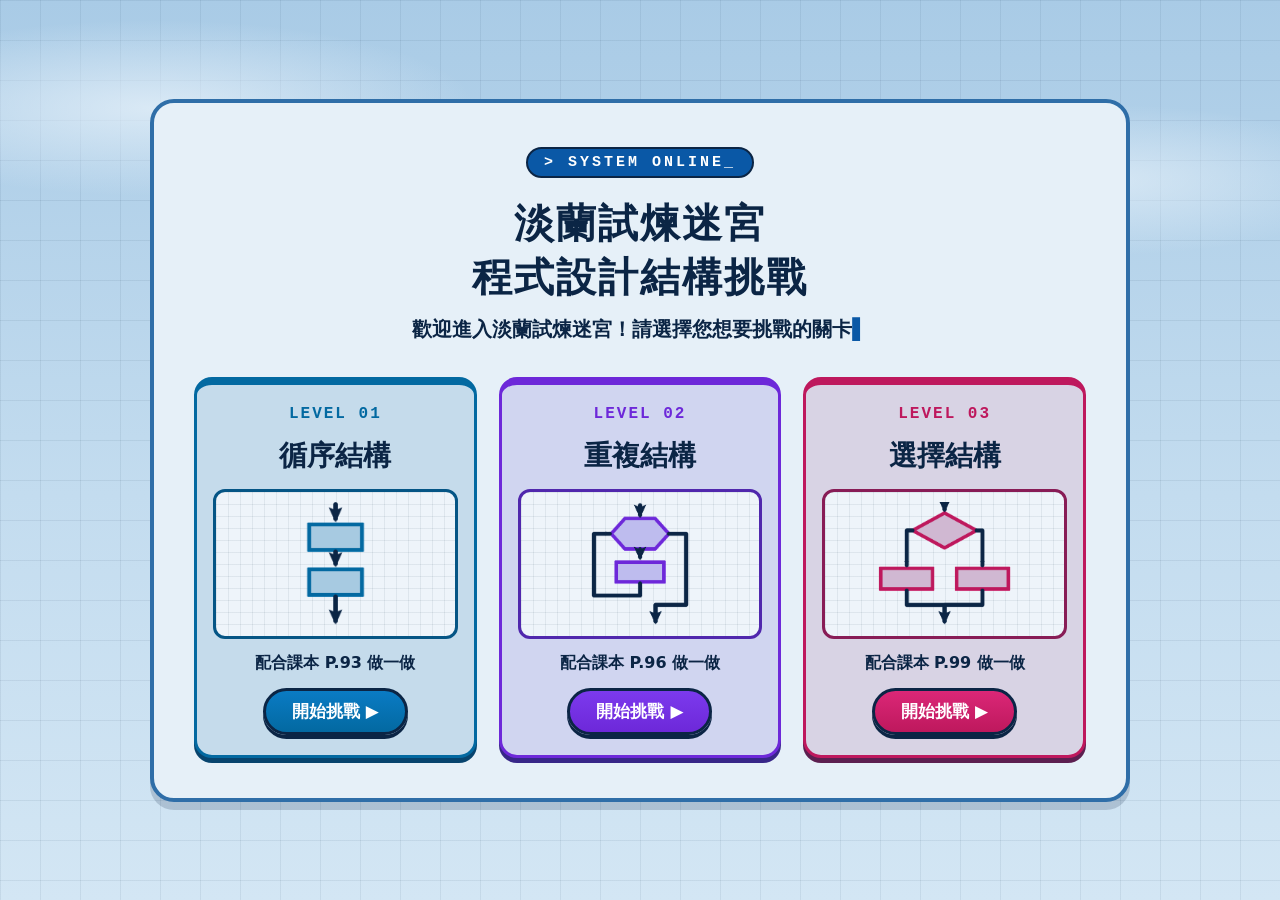
==== index.html @ 0ef5ad40 "封面與第一關投影版" ====
<!DOCTYPE html>
<html lang="zh-TW">
<head>
<meta charset="UTF-8">
<meta name="viewport" content="width=device-width, initial-scale=1.0">
<title>淡蘭試煉迷宮：結構挑戰</title>
<style>
  :root{
    --cyan:#0369a1; --pink:#be185d; --lime:#15803d; --violet:#6d28d9;
    --text:#0b2545; --muted:#1f3b5c; --edge:#2f6ea8;
  }
  *{box-sizing:border-box}
  body{
    margin:0; min-height:100vh; display:flex; justify-content:center; align-items:center;
    font-family:'Noto Sans TC','微軟正黑體','Microsoft JhengHei',system-ui,sans-serif;
    color:var(--text); overflow-x:hidden; padding:24px; font-weight:500;
    background-color:#c3dcef;
    background-image:
      radial-gradient(ellipse 36% 14% at 12% 12%, rgba(232,242,250,.75), transparent 70%),
      radial-gradient(ellipse 30% 12% at 86% 20%, rgba(232,242,250,.65), transparent 70%),
      linear-gradient(rgba(11,37,69,.07) 1px, transparent 1px),
      linear-gradient(90deg, rgba(11,37,69,.07) 1px, transparent 1px),
      linear-gradient(180deg,#a9cbe6 0%,#c3dcef 55%,#d3e6f4 100%);
    background-size:auto,auto,40px 40px,40px 40px,auto;
    background-attachment:fixed;
  }
  .container{
    position:relative; width:100%; max-width:980px; padding:44px 40px 40px;
    background:#e6f0f8; border:4px solid var(--edge); border-radius:24px; text-align:center;
    box-shadow:0 8px 0 rgba(11,37,69,.18);
  }
  .tag{
    display:inline-block; font-family:Consolas,'Courier New',monospace; font-size:15px; letter-spacing:3px;
    font-weight:700; color:#fff; background:#0a58a6; border:2px solid #0b2545;
    padding:5px 16px; border-radius:999px; margin-bottom:18px;
  }
  h1{ margin:0 0 12px; font-size:40px; font-weight:900; letter-spacing:2px; line-height:1.35; color:#0b2545; }
  .subtitle{color:var(--text); font-size:20px; font-weight:700; margin:0 0 34px}
  .subtitle .cursor{color:#0a58a6; animation:blink 1s steps(1) infinite}
  @keyframes blink{50%{opacity:0}}

  .activity-list{list-style:none; padding:0; margin:0; display:grid; grid-template-columns:repeat(3,1fr); gap:22px}
  .activity-list li{--c:var(--cyan); --g1:#0a7bc4}
  .activity-list li:nth-child(2){--c:var(--violet); --g1:#7c3aed}
  .activity-list li:nth-child(3){--c:var(--pink); --g1:#db2777}
  .activity-list a{
    height:100%; display:flex; flex-direction:column; align-items:center; gap:14px;
    padding:20px 16px 20px; text-decoration:none; color:var(--text);
    background:color-mix(in srgb,var(--c) 10%,#dbe8f3);
    border:3px solid var(--c); border-top-width:8px; border-radius:18px;
    box-shadow:0 5px 0 color-mix(in srgb,var(--c) 45%,#0b2545);
    transition:transform .2s, box-shadow .2s;
  }
  .activity-list a:hover,.activity-list a:focus-visible{
    transform:translateY(-4px); outline:3px solid #0b2545; outline-offset:2px;
    box-shadow:0 9px 0 color-mix(in srgb,var(--c) 45%,#0b2545);
  }
  .level{ font-family:Consolas,'Courier New',monospace; font-size:16px; font-weight:700; letter-spacing:2px; color:var(--c); }
  .name{font-size:28px; font-weight:900; color:var(--text)}
  .page{font-size:16px; font-weight:700; color:var(--text)}
  .chart{
    width:100%; height:150px; display:flex; align-items:center; justify-content:center;
    background:#eef4fa; border-radius:12px; padding:10px;
    border:3px solid color-mix(in srgb,var(--c) 70%,#0b2545);
    background-image:linear-gradient(rgba(11,37,69,.07) 1px,transparent 1px),linear-gradient(90deg,rgba(11,37,69,.07) 1px,transparent 1px);
    background-size:12px 12px;
  }
  .chart img{max-height:100%; max-width:100%; object-fit:contain}
  .go{
    margin-top:auto; font-size:17px; font-weight:900; padding:9px 26px; border-radius:999px;
    color:#fff; background:linear-gradient(180deg,var(--g1),var(--c)); border:3px solid #0b2545;
    box-shadow:0 4px 0 #0b2545;
  }
  @media (max-width:820px){
    .activity-list{grid-template-columns:1fr; max-width:420px; margin:0 auto}
    h1{font-size:30px}
  }
  @media (max-width:520px){
    .container{padding:32px 16px 22px}
    h1{font-size:25px}
    .subtitle{font-size:16px}
  }
  @media (prefers-reduced-motion:reduce){
    .subtitle .cursor{animation:none}
    .activity-list a{transition:none}
  }
</style>
</head>
<body>
  <main class="container">
    <div class="tag">&gt; SYSTEM ONLINE_</div>
    <h1>淡蘭試煉迷宮<br>程式設計結構挑戰</h1>
    <p class="subtitle">歡迎進入淡蘭試煉迷宮！請選擇您想要挑戰的關卡<span class="cursor">▌</span></p>

    <ul class="activity-list">
      <li>
        <a href="P01.html">
          <span class="level">LEVEL 01</span>
          <span class="name">循序結構</span>
          <span class="chart"><img src="[data-uri]" alt="循序結構流程圖"></span>
          <span class="page">配合課本 P.93 做一做</span>
          <span class="go">開始挑戰 ▶</span>
        </a>
      </li>
      <li>
        <a href="P02.html">
          <span class="level">LEVEL 02</span>
          <span class="name">重複結構</span>
          <span class="chart"><img src="[data-uri]" alt="重複結構流程圖"></span>
          <span class="page">配合課本 P.96 做一做</span>
          <span class="go">開始挑戰 ▶</span>
        </a>
      </li>
      <li>
        <a href="P03.html">
          <span class="level">LEVEL 03</span>
          <span class="name">選擇結構</span>
          <span class="chart"><img src="[data-uri]" alt="選擇結構流程圖"></span>
          <span class="page">配合課本 P.99 做一做</span>
          <span class="go">開始挑戰 ▶</span>
        </a>
      </li>
    </ul>
  </main>
</body>
</html>
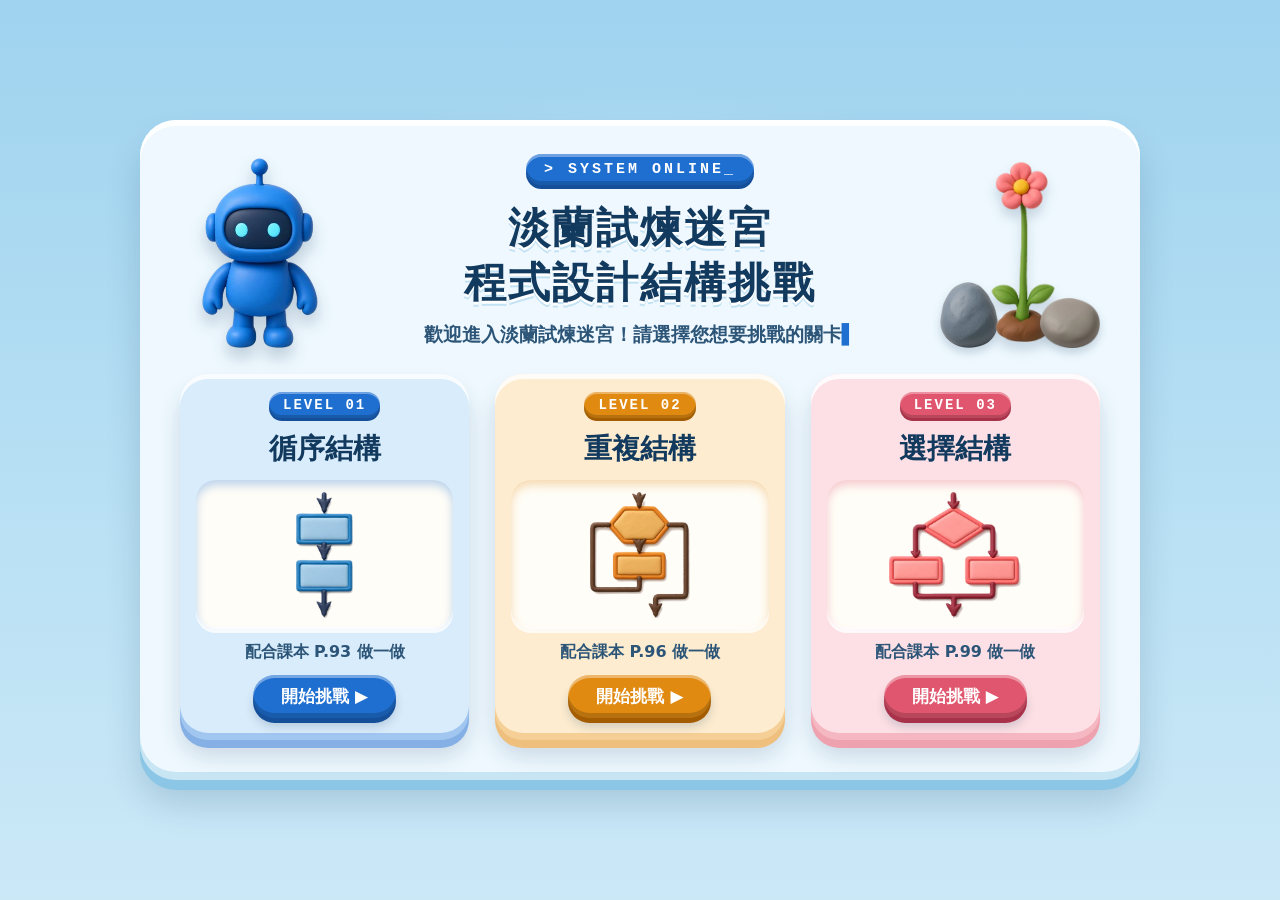
==== commit 49ff76a9: "Cover: clay style with clay flowcharts" ====
--- a/index.html
+++ b/index.html
@@ -5,99 +5,158 @@
 <meta name="viewport" content="width=device-width, initial-scale=1.0">
 <title>淡蘭試煉迷宮：結構挑戰</title>
 <style>
+  /* Cover — 3D clay (plasticine) style, matches P02 clay.css */
   :root{
-    --cyan:#0369a1; --pink:#be185d; --lime:#15803d; --violet:#6d28d9;
-    --text:#0b2545; --muted:#1f3b5c; --edge:#2f6ea8;
+    --ink:#123a5e; --muted:#2c5578;
+    --c1:#1f6fd1; --c1d:#154f99; --c1l:#d9ecfb;
+    --c2:#e08a12; --c2d:#a35c00; --c2l:#fdeccf;
+    --c3:#e0566f; --c3d:#a8324a; --c3l:#fde0e5;
   }
   *{box-sizing:border-box}
   body{
     margin:0; min-height:100vh; display:flex; justify-content:center; align-items:center;
     font-family:'Noto Sans TC','微軟正黑體','Microsoft JhengHei',system-ui,sans-serif;
-    color:var(--text); overflow-x:hidden; padding:24px; font-weight:500;
-    background-color:#c3dcef;
+    color:var(--ink); overflow-x:hidden; padding:24px; font-weight:500;
+    background-color:#b5def3;
     background-image:
-      radial-gradient(ellipse 36% 14% at 12% 12%, rgba(232,242,250,.75), transparent 70%),
-      radial-gradient(ellipse 30% 12% at 86% 20%, rgba(232,242,250,.65), transparent 70%),
-      linear-gradient(rgba(11,37,69,.07) 1px, transparent 1px),
-      linear-gradient(90deg, rgba(11,37,69,.07) 1px, transparent 1px),
-      linear-gradient(180deg,#a9cbe6 0%,#c3dcef 55%,#d3e6f4 100%);
-    background-size:auto,auto,40px 40px,40px 40px,auto;
+      radial-gradient(ellipse 55% 40% at 50% 38%, rgba(255,255,255,.45), transparent 70%),
+      linear-gradient(180deg,#9fd3ef 0%,#b8e0f4 55%,#cbe8f7 100%);
     background-attachment:fixed;
   }
   .container{
-    position:relative; width:100%; max-width:980px; padding:44px 40px 40px;
-    background:#e6f0f8; border:4px solid var(--edge); border-radius:24px; text-align:center;
-    box-shadow:0 8px 0 rgba(11,37,69,.18);
+    position:relative; width:100%; max-width:1000px; padding:34px 40px 40px;
+    background:#eef8fe; border-radius:36px; text-align:center;
+    box-shadow:
+      inset 0 6px 0 rgba(255,255,255,.95),
+      inset 0 -8px 0 rgba(63,159,210,.22),
+      0 10px 0 #8cc6e6,
+      0 22px 34px rgba(18,58,94,.18);
   }
+  /* hero */
+  .hero{display:grid; grid-template-columns:160px 1fr 160px; align-items:end; gap:10px; margin-bottom:26px}
+  .hero-art{position:relative; height:190px}
+  .mascot{position:absolute; left:50%; bottom:0; height:100%; width:auto; transform:translateX(-50%);
+    filter:drop-shadow(0 10px 8px rgba(18,58,94,.22)); animation:bob 2.6s ease-in-out infinite}
+  .garden .flower{position:absolute; left:52%; bottom:6px; height:180px; transform:translateX(-50%);
+    filter:drop-shadow(0 8px 6px rgba(18,58,94,.18)); transform-origin:50% 100%; animation:sway 3.4s ease-in-out infinite}
+  .garden .rock{position:absolute; bottom:0; filter:drop-shadow(0 5px 4px rgba(18,58,94,.2))}
+  .garden .rock.r1{width:58px; left:0}
+  .garden .rock.r2{width:60px; right:0}
+  .hero-art::after{content:""; position:absolute; left:8%; right:8%; bottom:-8px; height:16px; border-radius:50%;
+    background:radial-gradient(ellipse at center, rgba(35,108,158,.28), transparent 70%); z-index:-1}
+  @keyframes bob{0%,100%{transform:translateX(-50%) translateY(0)}50%{transform:translateX(-50%) translateY(-8px)}}
+  @keyframes sway{0%,100%{transform:translateX(-50%) rotate(-2deg)}50%{transform:translateX(-50%) rotate(2.5deg)}}
+
   .tag{
     display:inline-block; font-family:Consolas,'Courier New',monospace; font-size:15px; letter-spacing:3px;
-    font-weight:700; color:#fff; background:#0a58a6; border:2px solid #0b2545;
-    padding:5px 16px; border-radius:999px; margin-bottom:18px;
+    font-weight:700; color:#fff; background:var(--c1); border:none;
+    padding:7px 18px; border-radius:999px; margin-bottom:16px;
+    box-shadow:inset 0 3px 0 rgba(255,255,255,.35), inset 0 -4px 0 rgba(0,0,0,.18), 0 4px 0 var(--c1d);
   }
-  h1{ margin:0 0 12px; font-size:40px; font-weight:900; letter-spacing:2px; line-height:1.35; color:#0b2545; }
-  .subtitle{color:var(--text); font-size:20px; font-weight:700; margin:0 0 34px}
-  .subtitle .cursor{color:#0a58a6; animation:blink 1s steps(1) infinite}
+  h1{ margin:0 0 12px; font-size:42px; font-weight:900; letter-spacing:2px; line-height:1.3; color:var(--ink);
+    text-shadow:0 3px 0 #fff, 0 5px 0 rgba(63,159,210,.25); }
+  .subtitle{color:var(--muted); font-size:19px; font-weight:700; margin:0}
+  .subtitle .cursor{color:var(--c1); animation:blink 1s steps(1) infinite}
   @keyframes blink{50%{opacity:0}}
 
-  .activity-list{list-style:none; padding:0; margin:0; display:grid; grid-template-columns:repeat(3,1fr); gap:22px}
-  .activity-list li{--c:var(--cyan); --g1:#0a7bc4}
-  .activity-list li:nth-child(2){--c:var(--violet); --g1:#7c3aed}
-  .activity-list li:nth-child(3){--c:var(--pink); --g1:#db2777}
+  /* level cards: puffy clay slabs */
+  .activity-list{list-style:none; padding:0; margin:0; display:grid; grid-template-columns:repeat(3,1fr); gap:26px}
+  .activity-list li{--c:var(--c1); --cd:var(--c1d); --cl:var(--c1l)}
+  .activity-list li:nth-child(2){--c:var(--c2); --cd:var(--c2d); --cl:var(--c2l)}
+  .activity-list li:nth-child(3){--c:var(--c3); --cd:var(--c3d); --cl:var(--c3l)}
   .activity-list a{
-    height:100%; display:flex; flex-direction:column; align-items:center; gap:14px;
-    padding:20px 16px 20px; text-decoration:none; color:var(--text);
-    background:color-mix(in srgb,var(--c) 10%,#dbe8f3);
-    border:3px solid var(--c); border-top-width:8px; border-radius:18px;
-    box-shadow:0 5px 0 color-mix(in srgb,var(--c) 45%,#0b2545);
+    height:100%; display:flex; flex-direction:column; align-items:center; gap:12px;
+    padding:18px 16px 22px; text-decoration:none; color:var(--ink);
+    background:var(--cl); border:none; border-radius:28px;
+    box-shadow:
+      inset 0 5px 0 rgba(255,255,255,.85),
+      inset 0 -7px 0 color-mix(in srgb,var(--c) 30%,transparent),
+      0 8px 0 color-mix(in srgb,var(--c) 55%,#fff),
+      0 16px 22px rgba(18,58,94,.16);
     transition:transform .2s, box-shadow .2s;
   }
   .activity-list a:hover,.activity-list a:focus-visible{
-    transform:translateY(-4px); outline:3px solid #0b2545; outline-offset:2px;
-    box-shadow:0 9px 0 color-mix(in srgb,var(--c) 45%,#0b2545);
+    transform:translateY(-5px); outline:none;
+    box-shadow:
+      inset 0 5px 0 rgba(255,255,255,.85),
+      inset 0 -7px 0 color-mix(in srgb,var(--c) 30%,transparent),
+      0 13px 0 color-mix(in srgb,var(--c) 55%,#fff),
+      0 22px 26px rgba(18,58,94,.2);
   }
-  .level{ font-family:Consolas,'Courier New',monospace; font-size:16px; font-weight:700; letter-spacing:2px; color:var(--c); }
-  .name{font-size:28px; font-weight:900; color:var(--text)}
-  .page{font-size:16px; font-weight:700; color:var(--text)}
+  .activity-list a:focus-visible{box-shadow:0 0 0 4px #fff,0 0 0 8px var(--c1),0 13px 0 color-mix(in srgb,var(--c) 55%,#fff)}
+  .level{
+    font-family:Consolas,'Courier New',monospace; font-size:14px; font-weight:700; letter-spacing:2px; color:#fff;
+    background:var(--c); padding:5px 14px; border-radius:999px;
+    box-shadow:inset 0 2px 0 rgba(255,255,255,.35), inset 0 -3px 0 rgba(0,0,0,.18), 0 3px 0 var(--cd);
+  }
+  .name{font-size:28px; font-weight:900; color:var(--ink)}
+  .page{font-size:16px; font-weight:700; color:var(--muted)}
   .chart{
     width:100%; height:150px; display:flex; align-items:center; justify-content:center;
-    background:#eef4fa; border-radius:12px; padding:10px;
-    border:3px solid color-mix(in srgb,var(--c) 70%,#0b2545);
-    background-image:linear-gradient(rgba(11,37,69,.07) 1px,transparent 1px),linear-gradient(90deg,rgba(11,37,69,.07) 1px,transparent 1px);
-    background-size:12px 12px;
+    background:#fffdf7; border-radius:20px; padding:12px; border:none;
+    box-shadow:inset 0 5px 10px color-mix(in srgb,var(--c) 30%,transparent), inset 0 -3px 0 #fff, 0 3px 0 rgba(255,255,255,.8);
   }
   .chart img{max-height:100%; max-width:100%; object-fit:contain}
   .go{
-    margin-top:auto; font-size:17px; font-weight:900; padding:9px 26px; border-radius:999px;
-    color:#fff; background:linear-gradient(180deg,var(--g1),var(--c)); border:3px solid #0b2545;
-    box-shadow:0 4px 0 #0b2545;
+    margin-top:auto; font-size:17px; font-weight:900; padding:10px 28px; border-radius:999px;
+    color:#fff; background:var(--c); border:none;
+    box-shadow:inset 0 3px 0 rgba(255,255,255,.38), inset 0 -5px 0 rgba(0,0,0,.18), 0 5px 0 var(--cd), 0 9px 10px rgba(18,58,94,.18);
+    transition:transform .15s, box-shadow .15s;
   }
+  .activity-list a:hover .go{transform:translateY(-1px)}
+  .activity-list a:active .go{transform:translateY(4px); box-shadow:inset 0 3px 0 rgba(255,255,255,.38), inset 0 -3px 0 rgba(0,0,0,.18), 0 1px 0 var(--cd)}
+
   @media (max-width:820px){
     .activity-list{grid-template-columns:1fr; max-width:420px; margin:0 auto}
     h1{font-size:30px}
+    .hero{grid-template-columns:96px 1fr 96px}
+    .hero-art{height:130px}
+    .garden .flower{height:124px}
+    .garden .rock.r1{width:40px} .garden .rock.r2{width:44px}
   }
   @media (max-width:520px){
-    .container{padding:32px 16px 22px}
+    body{padding:14px}
+    .container{padding:22px 16px 26px; border-radius:28px}
+    .hero{grid-template-columns:1fr 1fr; align-items:end; margin-bottom:20px}
+    .hero-text{grid-column:1 / -1; grid-row:1}
+    .hero-art{height:110px; margin-top:6px}
+    .garden{width:130px; justify-self:start}
+    .robot-art{width:110px; justify-self:end}
+    .garden .flower{height:104px}
     h1{font-size:25px}
-    .subtitle{font-size:16px}
+    .subtitle{font-size:14px}
+    .tag{font-size:13px; padding:6px 14px; margin-bottom:12px}
   }
   @media (prefers-reduced-motion:reduce){
-    .subtitle .cursor{animation:none}
-    .activity-list a{transition:none}
+    .subtitle .cursor,.mascot,.garden .flower{animation:none}
+    .activity-list a,.go{transition:none}
   }
 </style>
 </head>
 <body>
   <main class="container">
-    <div class="tag">&gt; SYSTEM ONLINE_</div>
-    <h1>淡蘭試煉迷宮<br>程式設計結構挑戰</h1>
-    <p class="subtitle">歡迎進入淡蘭試煉迷宮！請選擇您想要挑戰的關卡<span class="cursor">▌</span></p>
+    <header class="hero">
+      <div class="hero-art robot-art" aria-hidden="true">
+        <img class="mascot" src="[data-uri]" alt="" draggable="false">
+      </div>
+      <div class="hero-text">
+        <div class="tag">&gt; SYSTEM ONLINE_</div>
+        <h1>淡蘭試煉迷宮<br>程式設計結構挑戰</h1>
+        <p class="subtitle">歡迎進入淡蘭試煉迷宮！請選擇您想要挑戰的關卡<span class="cursor">▌</span></p>
+      </div>
+      <div class="hero-art garden" aria-hidden="true">
+        <img class="rock r1" src="[data-uri]" alt="" draggable="false">
+        <img class="flower" src="[data-uri]" alt="" draggable="false">
+        <img class="rock r2" src="[data-uri]" alt="" draggable="false">
+      </div>
+    </header>
 
     <ul class="activity-list">
       <li>
         <a href="P01.html">
           <span class="level">LEVEL 01</span>
           <span class="name">循序結構</span>
-          <span class="chart"><img src="[data-uri]" alt="循序結構流程圖"></span>
+          <span class="chart"><img src="[data-uri]" alt="循序結構流程圖"></span>
           <span class="page">配合課本 P.93 做一做</span>
           <span class="go">開始挑戰 ▶</span>
         </a>
@@ -106,7 +165,7 @@
         <a href="P02.html">
           <span class="level">LEVEL 02</span>
           <span class="name">重複結構</span>
-          <span class="chart"><img src="[data-uri]" alt="重複結構流程圖"></span>
+          <span class="chart"><img src="[data-uri]" alt="重複結構流程圖"></span>
           <span class="page">配合課本 P.96 做一做</span>
           <span class="go">開始挑戰 ▶</span>
         </a>
@@ -115,7 +174,7 @@
         <a href="P03.html">
           <span class="level">LEVEL 03</span>
           <span class="name">選擇結構</span>
-          <span class="chart"><img src="[data-uri]" alt="選擇結構流程圖"></span>
+          <span class="chart"><img src="[data-uri]" alt="選擇結構流程圖"></span>
           <span class="page">配合課本 P.99 做一做</span>
           <span class="go">開始挑戰 ▶</span>
         </a>
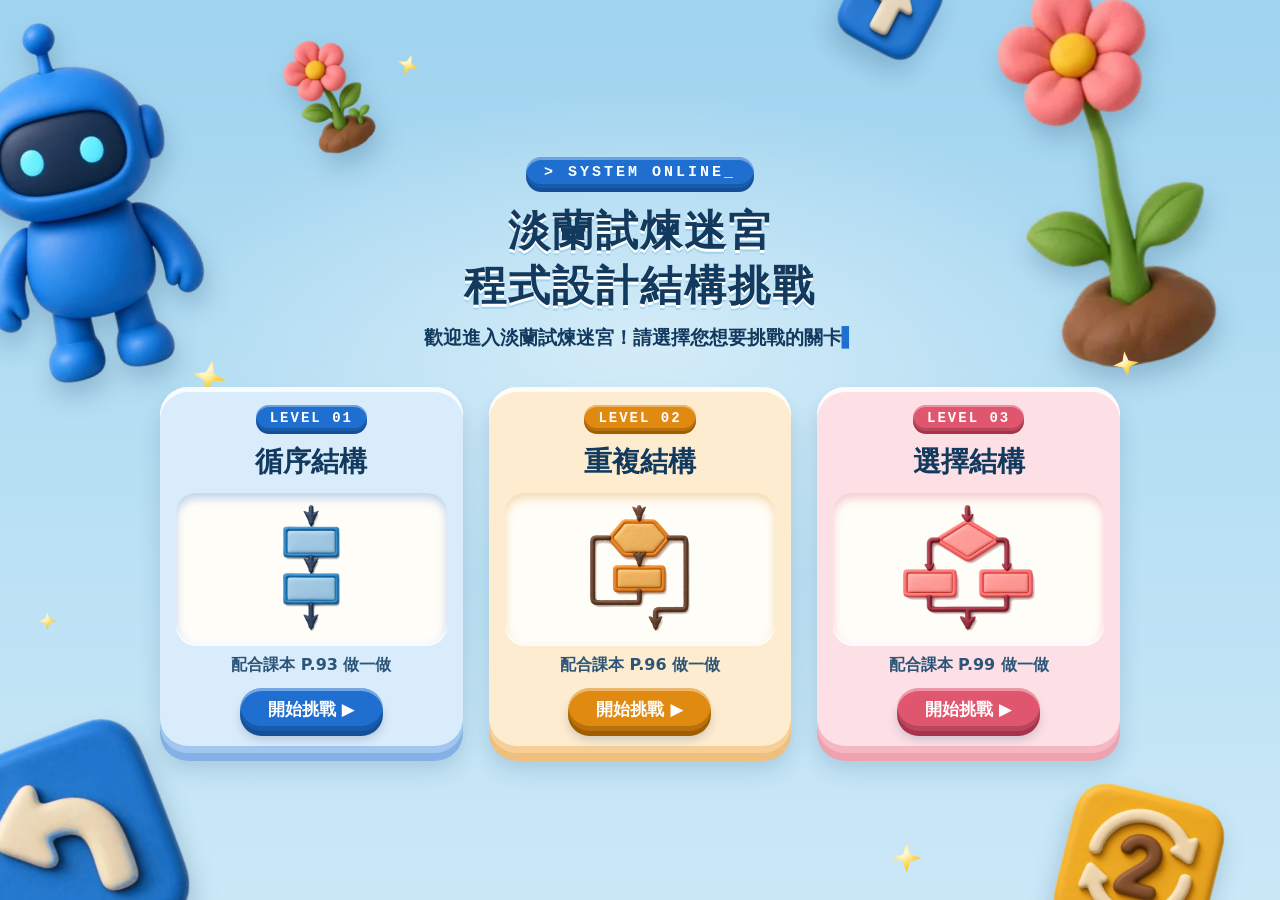
==== commit 0929d80c: "Cover: remove panel, scattered clay decorations" ====
--- a/index.html
+++ b/index.html
@@ -24,28 +24,36 @@
     background-attachment:fixed;
   }
   .container{
-    position:relative; width:100%; max-width:1000px; padding:34px 40px 40px;
-    background:#eef8fe; border-radius:36px; text-align:center;
-    box-shadow:
-      inset 0 6px 0 rgba(255,255,255,.95),
-      inset 0 -8px 0 rgba(63,159,210,.22),
-      0 10px 0 #8cc6e6,
-      0 22px 34px rgba(18,58,94,.18);
+    position:relative; width:100%; max-width:1000px; padding:20px 20px 30px;
+    background:none; border:none; border-radius:0; box-shadow:none; text-align:center;
   }
-  /* hero */
-  .hero{display:grid; grid-template-columns:160px 1fr 160px; align-items:end; gap:10px; margin-bottom:26px}
-  .hero-art{position:relative; height:190px}
-  .mascot{position:absolute; left:50%; bottom:0; height:100%; width:auto; transform:translateX(-50%);
-    filter:drop-shadow(0 10px 8px rgba(18,58,94,.22)); animation:bob 2.6s ease-in-out infinite}
-  .garden .flower{position:absolute; left:52%; bottom:6px; height:180px; transform:translateX(-50%);
-    filter:drop-shadow(0 8px 6px rgba(18,58,94,.18)); transform-origin:50% 100%; animation:sway 3.4s ease-in-out infinite}
-  .garden .rock{position:absolute; bottom:0; filter:drop-shadow(0 5px 4px rgba(18,58,94,.2))}
-  .garden .rock.r1{width:58px; left:0}
-  .garden .rock.r2{width:60px; right:0}
-  .hero-art::after{content:""; position:absolute; left:8%; right:8%; bottom:-8px; height:16px; border-radius:50%;
-    background:radial-gradient(ellipse at center, rgba(35,108,158,.28), transparent 70%); z-index:-1}
-  @keyframes bob{0%,100%{transform:translateX(-50%) translateY(0)}50%{transform:translateX(-50%) translateY(-8px)}}
-  @keyframes sway{0%,100%{transform:translateX(-50%) rotate(-2deg)}50%{transform:translateX(-50%) rotate(2.5deg)}}
+  /* hero: title only; decorations live in the fixed .bg-deco layer behind everything */
+  .hero{position:relative; padding:20px 0 10px; margin-bottom:26px}
+  .hero-text{position:relative; max-width:560px; margin:0 auto}
+  .container{z-index:1}
+
+  /* scattered clay objects around the whole viewport, some bleeding off the edges */
+  .bg-deco{position:fixed; inset:0; overflow:hidden; pointer-events:none; z-index:0}
+  .bg-deco > *{position:absolute; display:block; transform:rotate(var(--r,0deg))}
+  .bg-deco img{filter:drop-shadow(0 14px 12px rgba(18,58,94,.22))}
+  .o-robot{left:-34px; top:2vh; height:min(46vh,360px); --r:-13deg; animation:bob 3s ease-in-out infinite}
+  .o-flower{right:3vw; top:-3vh; height:min(50vh,390px); --r:-13deg; transform-origin:50% 100%; animation:sway 3.8s ease-in-out infinite}
+  .o-card-l{left:-46px; bottom:-56px; width:min(17vw,230px); --r:-21deg}
+  .o-card-r{right:5vw; bottom:-44px; width:min(12vw,165px); --r:14deg}
+  .o-card-a{right:27vw; top:-38px; width:min(7vw,96px); --r:28deg; opacity:.95}
+  .o-bloom{left:23vw; top:4vh; height:min(15vh,118px); --r:-24deg; animation:sway 4.6s ease-in-out infinite reverse}
+  .spark{width:var(--s,22px); height:var(--s,22px);
+    background:radial-gradient(circle at 35% 30%, #fff6c8 0 18%, #ffd84d 45%, #f0a43a 100%);
+    clip-path:polygon(50% 0,62% 38%,100% 50%,62% 62%,50% 100%,38% 62%,0 50%,38% 38%);
+    filter:drop-shadow(0 3px 2px rgba(160,90,0,.35)); animation:twinkle 2.4s ease-in-out infinite}
+  .spark.s1{left:15vw; top:40vh; --s:34px; --r:12deg}
+  .spark.s2{right:11vw; top:39vh; --s:26px; --r:-8deg; animation-delay:.6s}
+  .spark.s3{left:31vw; top:6vh; --s:22px; --r:20deg; animation-delay:1.1s}
+  .spark.s4{right:28vw; bottom:3vh; --s:30px; animation-delay:1.7s}
+  .spark.s5{left:3vw; bottom:30vh; --s:18px; animation-delay:.3s}
+  @keyframes bob{0%,100%{transform:rotate(var(--r)) translateY(0)}50%{transform:rotate(calc(var(--r) + 3deg)) translateY(-10px)}}
+  @keyframes sway{0%,100%{transform:rotate(var(--r))}50%{transform:rotate(calc(var(--r) - 5deg))}}
+  @keyframes twinkle{0%,100%{opacity:1; scale:1}50%{opacity:.55; scale:.75}}
 
   .tag{
     display:inline-block; font-family:Consolas,'Courier New',monospace; font-size:15px; letter-spacing:3px;
@@ -55,7 +63,7 @@
   }
   h1{ margin:0 0 12px; font-size:42px; font-weight:900; letter-spacing:2px; line-height:1.3; color:var(--ink);
     text-shadow:0 3px 0 #fff, 0 5px 0 rgba(63,159,210,.25); }
-  .subtitle{color:var(--muted); font-size:19px; font-weight:700; margin:0}
+  .subtitle{color:var(--ink); font-size:19px; font-weight:700; margin:0}
   .subtitle .cursor{color:var(--c1); animation:blink 1s steps(1) infinite}
   @keyframes blink{50%{opacity:0}}
 
@@ -109,45 +117,46 @@
   @media (max-width:820px){
     .activity-list{grid-template-columns:1fr; max-width:420px; margin:0 auto}
     h1{font-size:30px}
-    .hero{grid-template-columns:96px 1fr 96px}
-    .hero-art{height:130px}
-    .garden .flower{height:124px}
-    .garden .rock.r1{width:40px} .garden .rock.r2{width:44px}
   }
   @media (max-width:520px){
     body{padding:14px}
-    .container{padding:22px 16px 26px; border-radius:28px}
-    .hero{grid-template-columns:1fr 1fr; align-items:end; margin-bottom:20px}
-    .hero-text{grid-column:1 / -1; grid-row:1}
-    .hero-art{height:110px; margin-top:6px}
-    .garden{width:130px; justify-self:start}
-    .robot-art{width:110px; justify-self:end}
-    .garden .flower{height:104px}
+    .container{padding:8px 4px 20px}
+    .hero{padding:96px 0 6px; margin-bottom:18px}
+    .o-robot{left:-22px; top:-6px; height:150px; --r:-12deg}
+    .o-flower{right:2px; top:-14px; height:160px; --r:-12deg}
+    .o-bloom{left:27vw; top:4px; height:60px}
+    .o-card-a{right:25vw; top:-26px; width:56px}
+    .o-card-l{left:-40px; bottom:-40px; width:120px}
+    .o-card-r{right:-30px; bottom:-34px; width:104px}
+    .spark.s1,.spark.s2,.spark.s5{display:none}
+    .spark.s3{left:28vw; top:62px; --s:20px}
+    .spark.s4{right:22vw; top:70px; bottom:auto; --s:18px}
     h1{font-size:25px}
     .subtitle{font-size:14px}
     .tag{font-size:13px; padding:6px 14px; margin-bottom:12px}
   }
   @media (prefers-reduced-motion:reduce){
-    .subtitle .cursor,.mascot,.garden .flower{animation:none}
+    .subtitle .cursor,.bg-deco > *{animation:none}
     .activity-list a,.go{transition:none}
   }
 </style>
 </head>
 <body>
+  <div class="bg-deco" aria-hidden="true">
+    <img class="o-flower" src="[data-uri]" alt="" draggable="false">
+    <img class="o-robot" src="[data-uri]" alt="" draggable="false">
+    <img class="o-card-l" src="[data-uri]" alt="" draggable="false">
+    <img class="o-card-r" src="[data-uri]" alt="" draggable="false">
+    <img class="o-card-a" src="[data-uri]" alt="" draggable="false">
+    <img class="o-bloom" src="[data-uri]" alt="" draggable="false">
+    <span class="spark s1"></span><span class="spark s2"></span><span class="spark s3"></span><span class="spark s4"></span><span class="spark s5"></span>
+  </div>
   <main class="container">
     <header class="hero">
-      <div class="hero-art robot-art" aria-hidden="true">
-        <img class="mascot" src="[data-uri]" alt="" draggable="false">
-      </div>
       <div class="hero-text">
         <div class="tag">&gt; SYSTEM ONLINE_</div>
         <h1>淡蘭試煉迷宮<br>程式設計結構挑戰</h1>
         <p class="subtitle">歡迎進入淡蘭試煉迷宮！請選擇您想要挑戰的關卡<span class="cursor">▌</span></p>
-      </div>
-      <div class="hero-art garden" aria-hidden="true">
-        <img class="rock r1" src="[data-uri]" alt="" draggable="false">
-        <img class="flower" src="[data-uri]" alt="" draggable="false">
-        <img class="rock r2" src="[data-uri]" alt="" draggable="false">
       </div>
     </header>
 
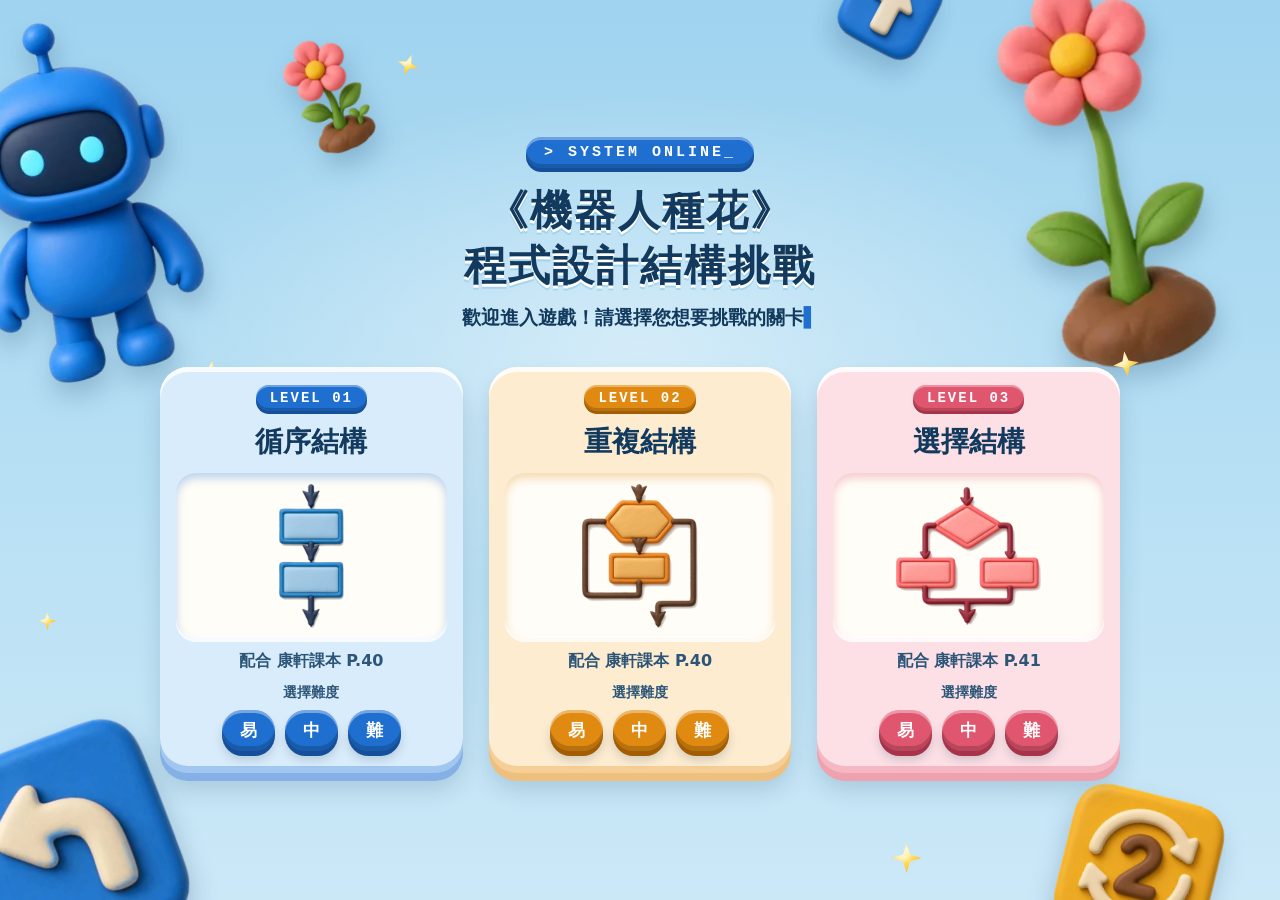
==== commit bad6ab84: "Editor feedback: new index with 機器人種花 title and easy/medium/hard picks (2/2)" ====
--- a/index.html
+++ b/index.html
@@ -3,7 +3,8 @@
 <head>
 <meta charset="UTF-8">
 <meta name="viewport" content="width=device-width, initial-scale=1.0">
-<title>淡蘭試煉迷宮：結構挑戰</title>
+<title>康軒流程挑戰：結構挑戰</title>
+<link rel="icon" type="image/png" href="[data-uri]">
 <style>
   /* Cover — 3D clay (plasticine) style, matches P02 clay.css */
   :root{
@@ -72,7 +73,7 @@
   .activity-list li{--c:var(--c1); --cd:var(--c1d); --cl:var(--c1l)}
   .activity-list li:nth-child(2){--c:var(--c2); --cd:var(--c2d); --cl:var(--c2l)}
   .activity-list li:nth-child(3){--c:var(--c3); --cd:var(--c3d); --cl:var(--c3l)}
-  .activity-list a{
+  .activity-list .card{
     height:100%; display:flex; flex-direction:column; align-items:center; gap:12px;
     padding:18px 16px 22px; text-decoration:none; color:var(--ink);
     background:var(--cl); border:none; border-radius:28px;
@@ -83,7 +84,7 @@
       0 16px 22px rgba(18,58,94,.16);
     transition:transform .2s, box-shadow .2s;
   }
-  .activity-list a:hover,.activity-list a:focus-visible{
+  .activity-list .card:hover,.activity-list .card:focus-within{
     transform:translateY(-5px); outline:none;
     box-shadow:
       inset 0 5px 0 rgba(255,255,255,.85),
@@ -91,7 +92,8 @@
       0 13px 0 color-mix(in srgb,var(--c) 55%,#fff),
       0 22px 26px rgba(18,58,94,.2);
   }
-  .activity-list a:focus-visible{box-shadow:0 0 0 4px #fff,0 0 0 8px var(--c1),0 13px 0 color-mix(in srgb,var(--c) 55%,#fff)}
+  .card-link{display:flex; flex-direction:column; align-items:center; gap:12px; width:100%; text-decoration:none; color:inherit; border-radius:20px}
+  .card-link:focus-visible{outline:4px solid var(--c); outline-offset:4px}
   .level{
     font-family:Consolas,'Courier New',monospace; font-size:14px; font-weight:700; letter-spacing:2px; color:#fff;
     background:var(--c); padding:5px 14px; border-radius:999px;
@@ -104,15 +106,21 @@
     background:#fffdf7; border-radius:20px; padding:12px; border:none;
     box-shadow:inset 0 5px 10px color-mix(in srgb,var(--c) 30%,transparent), inset 0 -3px 0 #fff, 0 3px 0 rgba(255,255,255,.8);
   }
-  .chart img{max-height:100%; max-width:100%; object-fit:contain}
+  /* all three flowcharts are drawn at the SAME scale (px per source px), so boxes and arrows match in size */
+  .chart{height:166px}
+  .chart img{height:calc(var(--h) * .38px); width:auto; max-width:100%; max-height:none; object-fit:contain}
+  .diff{margin-top:auto; display:flex; gap:10px; justify-content:center; flex-wrap:wrap}
+  .diff-label{width:100%; font-size:14px; font-weight:800; color:var(--muted); margin-bottom:-2px}
   .go{
-    margin-top:auto; font-size:17px; font-weight:900; padding:10px 28px; border-radius:999px;
+    text-decoration:none; display:inline-block;
+    font-size:17px; font-weight:900; padding:9px 18px; border-radius:999px;
     color:#fff; background:var(--c); border:none;
     box-shadow:inset 0 3px 0 rgba(255,255,255,.38), inset 0 -5px 0 rgba(0,0,0,.18), 0 5px 0 var(--cd), 0 9px 10px rgba(18,58,94,.18);
     transition:transform .15s, box-shadow .15s;
   }
-  .activity-list a:hover .go{transform:translateY(-1px)}
-  .activity-list a:active .go{transform:translateY(4px); box-shadow:inset 0 3px 0 rgba(255,255,255,.38), inset 0 -3px 0 rgba(0,0,0,.18), 0 1px 0 var(--cd)}
+  .go:hover{transform:translateY(-2px)}
+  .go:active{transform:translateY(4px); box-shadow:inset 0 3px 0 rgba(255,255,255,.38), inset 0 -3px 0 rgba(0,0,0,.18), 0 1px 0 var(--cd)}
+  .go:focus-visible{outline:3px solid var(--ink); outline-offset:3px}
 
   @media (max-width:820px){
     .activity-list{grid-template-columns:1fr; max-width:420px; margin:0 auto}
@@ -137,7 +145,7 @@
   }
   @media (prefers-reduced-motion:reduce){
     .subtitle .cursor,.bg-deco > *{animation:none}
-    .activity-list a,.go{transition:none}
+    .activity-list .card,.go{transition:none}
   }
 </style>
 </head>
@@ -155,38 +163,59 @@
     <header class="hero">
       <div class="hero-text">
         <div class="tag">&gt; SYSTEM ONLINE_</div>
-        <h1>淡蘭試煉迷宮<br>程式設計結構挑戰</h1>
-        <p class="subtitle">歡迎進入淡蘭試煉迷宮！請選擇您想要挑戰的關卡<span class="cursor">▌</span></p>
+        <h1>《機器人種花》<br>程式設計結構挑戰</h1>
+        <p class="subtitle">歡迎進入遊戲！請選擇您想要挑戰的關卡<span class="cursor">▌</span></p>
       </div>
     </header>
 
     <ul class="activity-list">
       <li>
-        <a href="P01.html">
-          <span class="level">LEVEL 01</span>
-          <span class="name">循序結構</span>
-          <span class="chart"><img src="[data-uri]" alt="循序結構流程圖"></span>
-          <span class="page">配合課本 P.93 做一做</span>
-          <span class="go">開始挑戰 ▶</span>
-        </a>
+        <div class="card">
+          <a class="card-link" href="P01.html?lv=1" aria-label="循序結構（易）">
+            <span class="level">LEVEL 01</span>
+            <span class="name">循序結構</span>
+            <span class="chart"><img src="[data-uri]" alt="循序結構流程圖" style="--h:380"></span>
+          </a>
+          <span class="page">配合 康軒課本 P.40</span>
+          <div class="diff" role="group" aria-label="循序結構難度">
+            <span class="diff-label">選擇難度</span>
+            <a class="go" href="P01.html?lv=1">易</a>
+            <a class="go" href="P01.html?lv=2">中</a>
+            <a class="go" href="P01.html?lv=3">難</a>
+          </div>
+        </div>
       </li>
       <li>
-        <a href="P02.html">
-          <span class="level">LEVEL 02</span>
-          <span class="name">重複結構</span>
-          <span class="chart"><img src="[data-uri]" alt="重複結構流程圖"></span>
-          <span class="page">配合課本 P.96 做一做</span>
-          <span class="go">開始挑戰 ▶</span>
-        </a>
+        <div class="card">
+          <a class="card-link" href="P02.html?lv=1" aria-label="重複結構（易）">
+            <span class="level">LEVEL 02</span>
+            <span class="name">重複結構</span>
+            <span class="chart"><img src="[data-uri]" alt="重複結構流程圖" style="--h:380"></span>
+          </a>
+          <span class="page">配合 康軒課本 P.40</span>
+          <div class="diff" role="group" aria-label="重複結構難度">
+            <span class="diff-label">選擇難度</span>
+            <a class="go" href="P02.html?lv=1">易</a>
+            <a class="go" href="P02.html?lv=2">中</a>
+            <a class="go" href="P02.html?lv=3">難</a>
+          </div>
+        </div>
       </li>
       <li>
-        <a href="P03.html">
-          <span class="level">LEVEL 03</span>
-          <span class="name">選擇結構</span>
-          <span class="chart"><img src="[data-uri]" alt="選擇結構流程圖"></span>
-          <span class="page">配合課本 P.99 做一做</span>
-          <span class="go">開始挑戰 ▶</span>
-        </a>
+        <div class="card">
+          <a class="card-link" href="P03.html?lv=1" aria-label="選擇結構（易）">
+            <span class="level">LEVEL 03</span>
+            <span class="name">選擇結構</span>
+            <span class="chart"><img src="[data-uri]" alt="選擇結構流程圖" style="--h:363"></span>
+          </a>
+          <span class="page">配合 康軒課本 P.41</span>
+          <div class="diff" role="group" aria-label="選擇結構難度">
+            <span class="diff-label">選擇難度</span>
+            <a class="go" href="P03.html?lv=1">易</a>
+            <a class="go" href="P03.html?lv=2">中</a>
+            <a class="go" href="P03.html?lv=3">難</a>
+          </div>
+        </div>
       </li>
     </ul>
   </main>
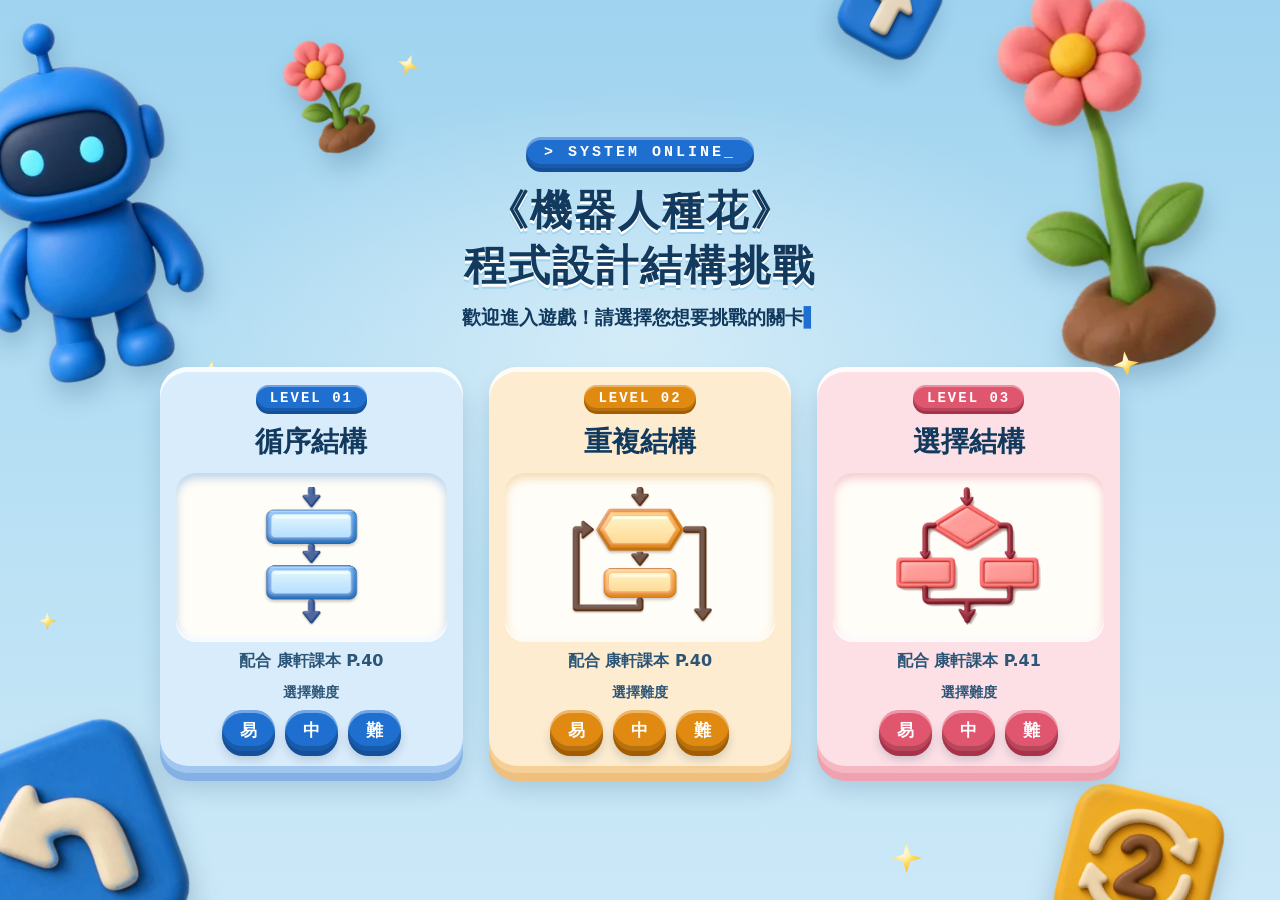
==== commit 3202f6c0: "Index: redraw sequence and repeat flowchart icons to match selection icon" ====
--- a/index.html
+++ b/index.html
@@ -174,7 +174,7 @@
           <a class="card-link" href="P01.html?lv=1" aria-label="循序結構（易）">
             <span class="level">LEVEL 01</span>
             <span class="name">循序結構</span>
-            <span class="chart"><img src="[data-uri]" alt="循序結構流程圖" style="--h:380"></span>
+            <span class="chart"><img src="[data-uri]" alt="循序結構流程圖" style="--h:363"></span>
           </a>
           <span class="page">配合 康軒課本 P.40</span>
           <div class="diff" role="group" aria-label="循序結構難度">
@@ -190,7 +190,7 @@
           <a class="card-link" href="P02.html?lv=1" aria-label="重複結構（易）">
             <span class="level">LEVEL 02</span>
             <span class="name">重複結構</span>
-            <span class="chart"><img src="[data-uri]" alt="重複結構流程圖" style="--h:380"></span>
+            <span class="chart"><img src="[data-uri]" alt="重複結構流程圖" style="--h:363"></span>
           </a>
           <span class="page">配合 康軒課本 P.40</span>
           <div class="diff" role="group" aria-label="重複結構難度">
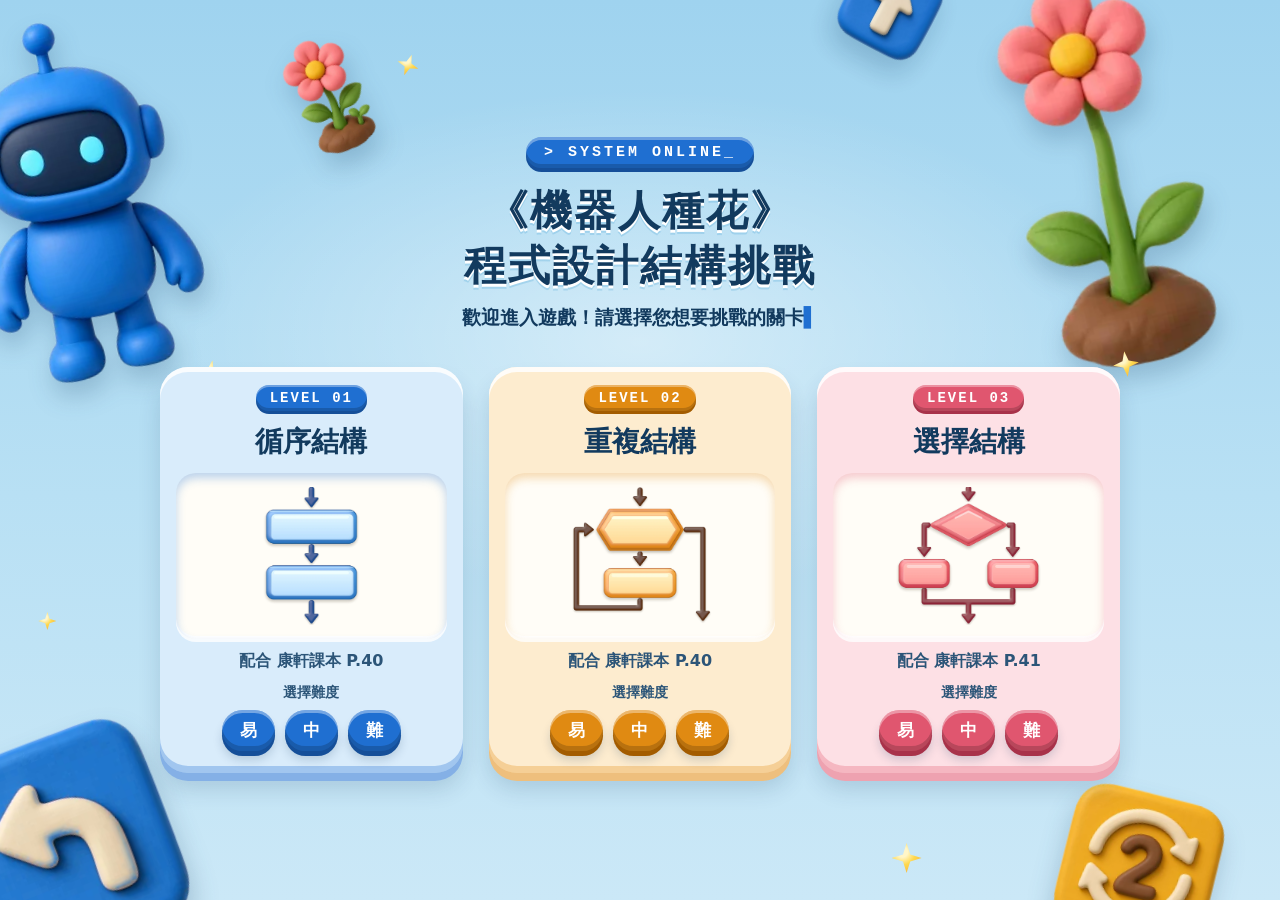
==== commit 0b5307e0: "Index: redraw all three flowchart icons in one style with thinner arrows" ====
--- a/index.html
+++ b/index.html
@@ -174,7 +174,7 @@
           <a class="card-link" href="P01.html?lv=1" aria-label="循序結構（易）">
             <span class="level">LEVEL 01</span>
             <span class="name">循序結構</span>
-            <span class="chart"><img src="[data-uri]" alt="循序結構流程圖" style="--h:363"></span>
+            <span class="chart"><img src="[data-uri]" alt="循序結構流程圖" style="--h:363"></span>
           </a>
           <span class="page">配合 康軒課本 P.40</span>
           <div class="diff" role="group" aria-label="循序結構難度">
@@ -190,7 +190,7 @@
           <a class="card-link" href="P02.html?lv=1" aria-label="重複結構（易）">
             <span class="level">LEVEL 02</span>
             <span class="name">重複結構</span>
-            <span class="chart"><img src="[data-uri]" alt="重複結構流程圖" style="--h:363"></span>
+            <span class="chart"><img src="[data-uri]" alt="重複結構流程圖" style="--h:363"></span>
           </a>
           <span class="page">配合 康軒課本 P.40</span>
           <div class="diff" role="group" aria-label="重複結構難度">
@@ -206,7 +206,7 @@
           <a class="card-link" href="P03.html?lv=1" aria-label="選擇結構（易）">
             <span class="level">LEVEL 03</span>
             <span class="name">選擇結構</span>
-            <span class="chart"><img src="[data-uri]" alt="選擇結構流程圖" style="--h:363"></span>
+            <span class="chart"><img src="[data-uri]" alt="選擇結構流程圖" style="--h:363"></span>
           </a>
           <span class="page">配合 康軒課本 P.41</span>
           <div class="diff" role="group" aria-label="選擇結構難度">
